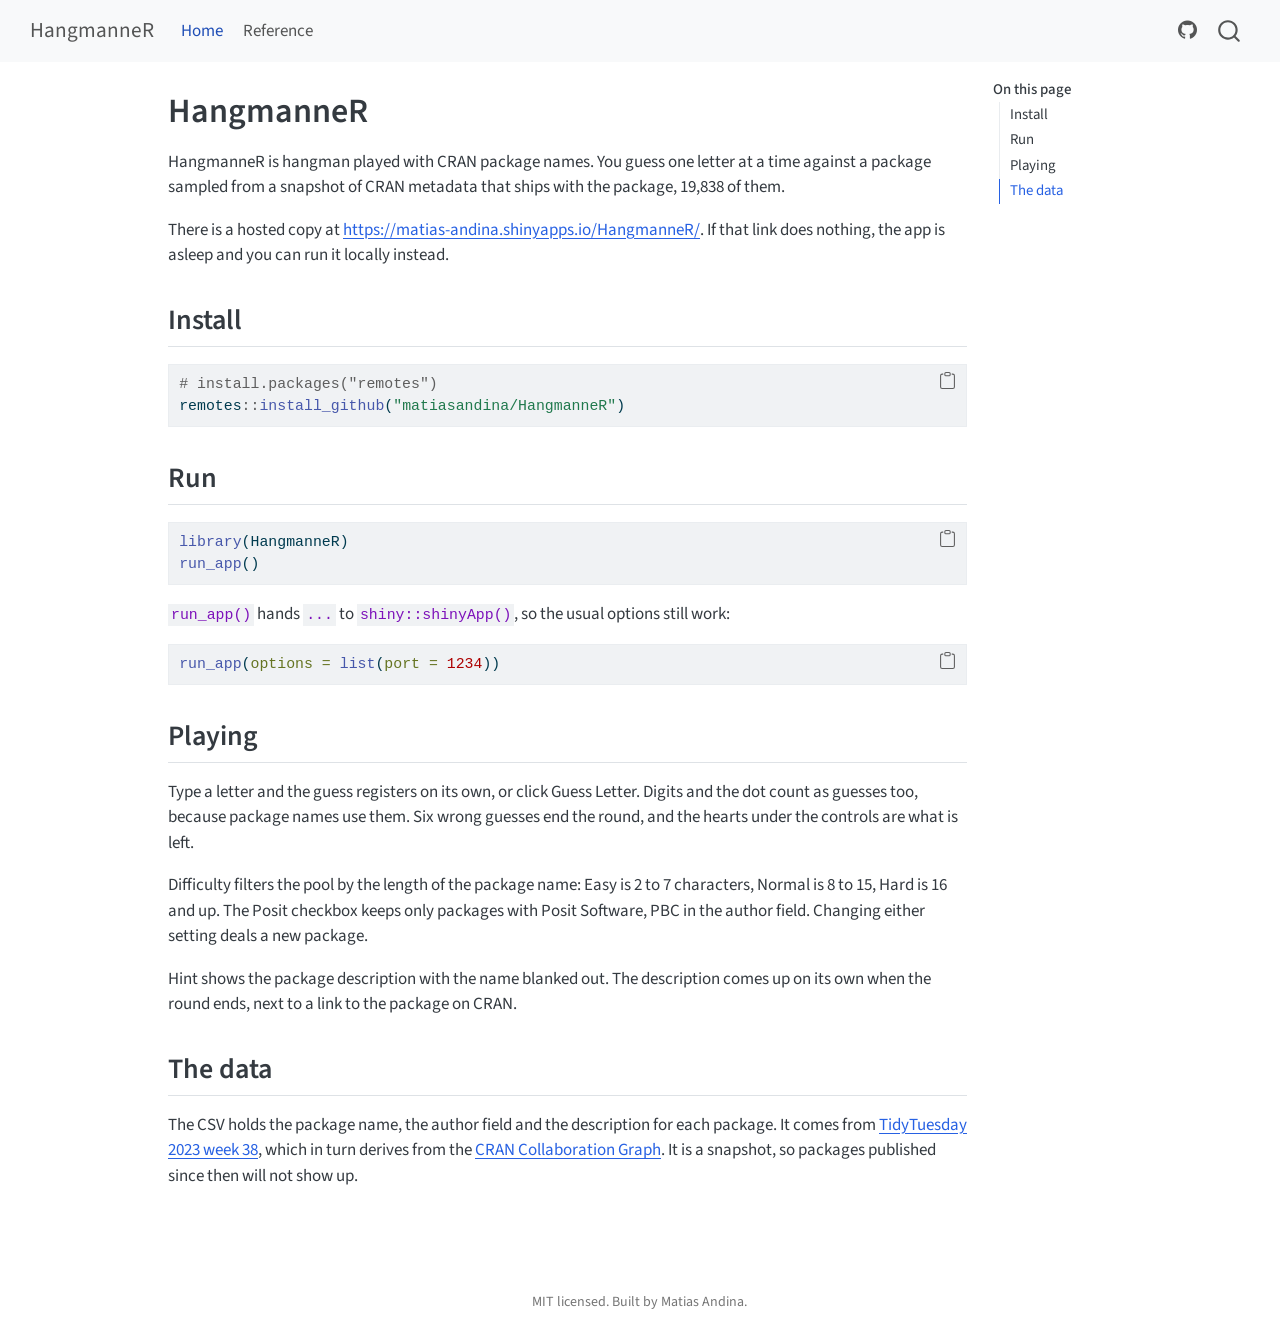
==== docs/index.html @ 93f61c8a "Add a Quarto site Two pages: what the game is and how to install and run it, plus a short reference " ====
<!DOCTYPE html>
<html xmlns="http://www.w3.org/1999/xhtml" lang="en" xml:lang="en"><head>

<meta charset="utf-8">
<meta name="generator" content="quarto-1.9.38">

<meta name="viewport" content="width=device-width, initial-scale=1.0, user-scalable=yes">


<title>HangmanneR</title>
<style>
/* Default styles provided by pandoc.
** See https://pandoc.org/MANUAL.html#variables-for-html for config info.
*/
code{white-space: pre-wrap;}
span.smallcaps{font-variant: small-caps;}
div.columns{display: flex; gap: min(4vw, 1.5em);}
div.column{flex: auto; overflow-x: auto;}
div.hanging-indent{margin-left: 1.5em; text-indent: -1.5em;}
ul.task-list{list-style: none;}
ul.task-list li input[type="checkbox"] {
  width: 0.8em;
  margin: 0 0.8em 0.2em -1em; /* quarto-specific, see https://github.com/quarto-dev/quarto-cli/issues/4556 */ 
  vertical-align: middle;
}
/* CSS for syntax highlighting */
html { -webkit-text-size-adjust: 100%; }
pre > code.sourceCode { white-space: pre; position: relative; }
pre > code.sourceCode > span { display: inline-block; line-height: 1.25; }
pre > code.sourceCode > span:empty { height: 1.2em; }
.sourceCode { overflow: visible; }
code.sourceCode > span { color: inherit; text-decoration: inherit; }
div.sourceCode { margin: 1em 0; }
pre.sourceCode { margin: 0; }
@media screen {
div.sourceCode { overflow: auto; }
}
@media print {
pre > code.sourceCode { white-space: pre-wrap; }
pre > code.sourceCode > span { text-indent: -5em; padding-left: 5em; }
}
pre.numberSource code
  { counter-reset: source-line 0; }
pre.numberSource code > span
  { position: relative; left: -4em; counter-increment: source-line; }
pre.numberSource code > span > a:first-child::before
  { content: counter(source-line);
    position: relative; left: -1em; text-align: right; vertical-align: baseline;
    border: none; display: inline-block;
    -webkit-touch-callout: none; -webkit-user-select: none;
    -khtml-user-select: none; -moz-user-select: none;
    -ms-user-select: none; user-select: none;
    padding: 0 4px; width: 4em;
  }
pre.numberSource { margin-left: 3em;  padding-left: 4px; }
div.sourceCode
  {   }
@media screen {
pre > code.sourceCode > span > a:first-child::before { text-decoration: underline; }
}
</style>


<script src="site_libs/quarto-nav/quarto-nav.js"></script>
<script src="site_libs/quarto-nav/headroom.min.js"></script>
<script src="site_libs/clipboard/clipboard.min.js"></script>
<script src="site_libs/quarto-search/autocomplete.umd.js"></script>
<script src="site_libs/quarto-search/fuse.min.js"></script>
<script src="site_libs/quarto-search/quarto-search.js"></script>
<meta name="quarto:offset" content="./">
<script src="site_libs/quarto-html/quarto.js" type="module"></script>
<script src="site_libs/quarto-html/tabsets/tabsets.js" type="module"></script>
<script src="site_libs/quarto-html/popper.min.js"></script>
<script src="site_libs/quarto-html/tippy.umd.min.js"></script>
<script src="site_libs/quarto-html/anchor.min.js"></script>
<link href="site_libs/quarto-html/tippy.css" rel="stylesheet">
<link href="site_libs/quarto-html/quarto-syntax-highlighting-15634bcf2e68342d4ad2dfa704d543f6.css" rel="stylesheet" id="quarto-text-highlighting-styles">
<script src="site_libs/bootstrap/bootstrap.min.js"></script>
<link href="site_libs/bootstrap/bootstrap-icons.css" rel="stylesheet">
<link href="site_libs/bootstrap/bootstrap-90cc6649145aa6faaf60a9f52fa89934.min.css" rel="stylesheet" append-hash="true" id="quarto-bootstrap" data-mode="light">
<script id="quarto-search-options" type="application/json">{
  "location": "navbar",
  "copy-button": false,
  "collapse-after": 3,
  "panel-placement": "end",
  "type": "overlay",
  "limit": 50,
  "keyboard-shortcut": [
    "f",
    "/",
    "s"
  ],
  "show-item-context": false,
  "language": {
    "search-no-results-text": "No results",
    "search-matching-documents-text": "matching documents",
    "search-copy-link-title": "Copy link to search",
    "search-hide-matches-text": "Hide additional matches",
    "search-more-match-text": "more match in this document",
    "search-more-matches-text": "more matches in this document",
    "search-clear-button-title": "Clear",
    "search-text-placeholder": "",
    "search-detached-cancel-button-title": "Cancel",
    "search-submit-button-title": "Submit",
    "search-label": "Search"
  }
}</script>


</head>

<body class="nav-fixed quarto-light">

<div id="quarto-search-results"></div>
  <header id="quarto-header" class="headroom fixed-top">
    <nav class="navbar navbar-expand-lg " data-bs-theme="dark">
      <div class="navbar-container container-fluid">
      <div class="navbar-brand-container mx-auto">
    <a class="navbar-brand" href="./index.html">
    <span class="navbar-title">HangmanneR</span>
    </a>
  </div>
            <div id="quarto-search" class="" title="Search"></div>
          <button class="navbar-toggler" type="button" data-bs-toggle="collapse" data-bs-target="#navbarCollapse" aria-controls="navbarCollapse" role="menu" aria-expanded="false" aria-label="Toggle navigation" onclick="if (window.quartoToggleHeadroom) { window.quartoToggleHeadroom(); }">
  <span class="navbar-toggler-icon"></span>
</button>
          <div class="collapse navbar-collapse" id="navbarCollapse">
            <ul class="navbar-nav navbar-nav-scroll me-auto">
  <li class="nav-item">
    <a class="nav-link active" href="./index.html" aria-current="page"> 
<span class="menu-text">Home</span></a>
  </li>  
  <li class="nav-item">
    <a class="nav-link" href="./reference.html"> 
<span class="menu-text">Reference</span></a>
  </li>  
</ul>
            <ul class="navbar-nav navbar-nav-scroll ms-auto">
  <li class="nav-item compact">
    <a class="nav-link" href="https://github.com/matiasandina/HangmanneR"> <i class="bi bi-github" role="img" aria-label="GitHub">
</i> 
<span class="menu-text"></span></a>
  </li>  
</ul>
          </div> <!-- /navcollapse -->
            <div class="quarto-navbar-tools">
</div>
      </div> <!-- /container-fluid -->
    </nav>
</header>
<!-- content -->
<div id="quarto-content" class="quarto-container page-columns page-rows-contents page-layout-article page-navbar">
<!-- sidebar -->
<!-- margin-sidebar -->
    <div id="quarto-margin-sidebar" class="sidebar margin-sidebar">
        <nav id="TOC" role="doc-toc" class="toc-active">
    <h2 id="toc-title">On this page</h2>
   
  <ul>
  <li><a href="#install" id="toc-install" class="nav-link active" data-scroll-target="#install">Install</a></li>
  <li><a href="#run" id="toc-run" class="nav-link" data-scroll-target="#run">Run</a></li>
  <li><a href="#playing" id="toc-playing" class="nav-link" data-scroll-target="#playing">Playing</a></li>
  <li><a href="#the-data" id="toc-the-data" class="nav-link" data-scroll-target="#the-data">The data</a></li>
  </ul>
</nav>
    </div>
<!-- main -->
<main class="content" id="quarto-document-content">

<header id="title-block-header" class="quarto-title-block default">
<div class="quarto-title">
<h1 class="title">HangmanneR</h1>
</div>



<div class="quarto-title-meta">

    
  
    
  </div>
  


</header>


<p>HangmanneR is hangman played with CRAN package names. You guess one letter at a time against a package sampled from a snapshot of CRAN metadata that ships with the package, 19,838 of them.</p>
<p>There is a hosted copy at <a href="https://matias-andina.shinyapps.io/HangmanneR/" class="uri">https://matias-andina.shinyapps.io/HangmanneR/</a>. If that link does nothing, the app is asleep and you can run it locally instead.</p>
<section id="install" class="level2">
<h2 class="anchored" data-anchor-id="install">Install</h2>
<div class="code-copy-outer-scaffold"><div class="sourceCode" id="cb1"><pre class="sourceCode r code-with-copy"><code class="sourceCode r"><span id="cb1-1"><a href="#cb1-1" aria-hidden="true" tabindex="-1"></a><span class="co"># install.packages("remotes")</span></span>
<span id="cb1-2"><a href="#cb1-2" aria-hidden="true" tabindex="-1"></a>remotes<span class="sc">::</span><span class="fu">install_github</span>(<span class="st">"matiasandina/HangmanneR"</span>)</span></code></pre></div><button title="Copy to Clipboard" class="code-copy-button"><i class="bi"></i></button></div>
</section>
<section id="run" class="level2">
<h2 class="anchored" data-anchor-id="run">Run</h2>
<div class="code-copy-outer-scaffold"><div class="sourceCode" id="cb2"><pre class="sourceCode r code-with-copy"><code class="sourceCode r"><span id="cb2-1"><a href="#cb2-1" aria-hidden="true" tabindex="-1"></a><span class="fu">library</span>(HangmanneR)</span>
<span id="cb2-2"><a href="#cb2-2" aria-hidden="true" tabindex="-1"></a><span class="fu">run_app</span>()</span></code></pre></div><button title="Copy to Clipboard" class="code-copy-button"><i class="bi"></i></button></div>
<p><code>run_app()</code> hands <code>...</code> to <code>shiny::shinyApp()</code>, so the usual options still work:</p>
<div class="code-copy-outer-scaffold"><div class="sourceCode" id="cb3"><pre class="sourceCode r code-with-copy"><code class="sourceCode r"><span id="cb3-1"><a href="#cb3-1" aria-hidden="true" tabindex="-1"></a><span class="fu">run_app</span>(<span class="at">options =</span> <span class="fu">list</span>(<span class="at">port =</span> <span class="dv">1234</span>))</span></code></pre></div><button title="Copy to Clipboard" class="code-copy-button"><i class="bi"></i></button></div>
</section>
<section id="playing" class="level2">
<h2 class="anchored" data-anchor-id="playing">Playing</h2>
<p>Type a letter and the guess registers on its own, or click Guess Letter. Digits and the dot count as guesses too, because package names use them. Six wrong guesses end the round, and the hearts under the controls are what is left.</p>
<p>Difficulty filters the pool by the length of the package name: Easy is 2 to 7 characters, Normal is 8 to 15, Hard is 16 and up. The Posit checkbox keeps only packages with Posit Software, PBC in the author field. Changing either setting deals a new package.</p>
<p>Hint shows the package description with the name blanked out. The description comes up on its own when the round ends, next to a link to the package on CRAN.</p>
</section>
<section id="the-data" class="level2">
<h2 class="anchored" data-anchor-id="the-data">The data</h2>
<p>The CSV holds the package name, the author field and the description for each package. It comes from <a href="https://github.com/rfordatascience/tidytuesday">TidyTuesday 2023 week 38</a>, which in turn derives from the <a href="https://github.com/schochastics/CRAN_collaboration">CRAN Collaboration Graph</a>. It is a snapshot, so packages published since then will not show up.</p>


</section>

</main> <!-- /main -->
<script id="quarto-html-after-body" type="application/javascript">
  window.document.addEventListener("DOMContentLoaded", function (event) {
    const icon = "";
    const anchorJS = new window.AnchorJS();
    anchorJS.options = {
      placement: 'right',
      icon: icon
    };
    anchorJS.add('.anchored');
    const isCodeAnnotation = (el) => {
      for (const clz of el.classList) {
        if (clz.startsWith('code-annotation-')) {                     
          return true;
        }
      }
      return false;
    }
    const onCopySuccess = function(e) {
      // button target
      const button = e.trigger;
      // don't keep focus
      button.blur();
      // flash "checked"
      button.classList.add('code-copy-button-checked');
      var currentTitle = button.getAttribute("title");
      button.setAttribute("title", "Copied!");
      let tooltip;
      if (window.bootstrap) {
        button.setAttribute("data-bs-toggle", "tooltip");
        button.setAttribute("data-bs-placement", "left");
        button.setAttribute("data-bs-title", "Copied!");
        tooltip = new bootstrap.Tooltip(button, 
          { trigger: "manual", 
            customClass: "code-copy-button-tooltip",
            offset: [0, -8]});
        tooltip.show();    
      }
      setTimeout(function() {
        if (tooltip) {
          tooltip.hide();
          button.removeAttribute("data-bs-title");
          button.removeAttribute("data-bs-toggle");
          button.removeAttribute("data-bs-placement");
        }
        button.setAttribute("title", currentTitle);
        button.classList.remove('code-copy-button-checked');
      }, 1000);
      // clear code selection
      e.clearSelection();
    }
    const getTextToCopy = function(trigger) {
      const outerScaffold = trigger.parentElement.cloneNode(true);
      const codeEl = outerScaffold.querySelector('code');
      for (const childEl of codeEl.children) {
        if (isCodeAnnotation(childEl)) {
          childEl.remove();
        }
      }
      return codeEl.innerText;
    }
    const clipboard = new window.ClipboardJS('.code-copy-button:not([data-in-quarto-modal])', {
      text: getTextToCopy
    });
    clipboard.on('success', onCopySuccess);
    if (window.document.getElementById('quarto-embedded-source-code-modal')) {
      const clipboardModal = new window.ClipboardJS('.code-copy-button[data-in-quarto-modal]', {
        text: getTextToCopy,
        container: window.document.getElementById('quarto-embedded-source-code-modal')
      });
      clipboardModal.on('success', onCopySuccess);
    }
      var localhostRegex = new RegExp(/^(?:http|https):\/\/localhost\:?[0-9]*\//);
      var mailtoRegex = new RegExp(/^mailto:/);
        var filterRegex = new RegExp('/' + window.location.host + '/');
      var isInternal = (href) => {
          return filterRegex.test(href) || localhostRegex.test(href) || mailtoRegex.test(href);
      }
      // Inspect non-navigation links and adorn them if external
     var links = window.document.querySelectorAll('a[href]:not(.nav-link):not(.navbar-brand):not(.toc-action):not(.sidebar-link):not(.sidebar-item-toggle):not(.pagination-link):not(.no-external):not([aria-hidden]):not(.dropdown-item):not(.quarto-navigation-tool):not(.about-link)');
      for (var i=0; i<links.length; i++) {
        const link = links[i];
        if (!isInternal(link.href)) {
          // undo the damage that might have been done by quarto-nav.js in the case of
          // links that we want to consider external
          if (link.dataset.originalHref !== undefined) {
            link.href = link.dataset.originalHref;
          }
        }
      }
    function tippyHover(el, contentFn, onTriggerFn, onUntriggerFn) {
      const config = {
        allowHTML: true,
        maxWidth: 500,
        delay: 100,
        arrow: false,
        appendTo: function(el) {
            return el.parentElement;
        },
        interactive: true,
        interactiveBorder: 10,
        theme: 'quarto',
        placement: 'bottom-start',
      };
      if (contentFn) {
        config.content = contentFn;
      }
      if (onTriggerFn) {
        config.onTrigger = onTriggerFn;
      }
      if (onUntriggerFn) {
        config.onUntrigger = onUntriggerFn;
      }
      window.tippy(el, config); 
    }
    const noterefs = window.document.querySelectorAll('a[role="doc-noteref"]');
    for (var i=0; i<noterefs.length; i++) {
      const ref = noterefs[i];
      tippyHover(ref, function() {
        // use id or data attribute instead here
        let href = ref.getAttribute('data-footnote-href') || ref.getAttribute('href');
        try { href = new URL(href).hash; } catch {}
        const id = href.replace(/^#\/?/, "");
        const note = window.document.getElementById(id);
        if (note) {
          return note.innerHTML;
        } else {
          return "";
        }
      });
    }
    const xrefs = window.document.querySelectorAll('a.quarto-xref');
    const processXRef = (id, note) => {
      // Strip column container classes
      const stripColumnClz = (el) => {
        el.classList.remove("page-full", "page-columns");
        if (el.children) {
          for (const child of el.children) {
            stripColumnClz(child);
          }
        }
      }
      stripColumnClz(note)
      if (id === null || id.startsWith('sec-')) {
        // Special case sections, only their first couple elements
        const container = document.createElement("div");
        if (note.children && note.children.length > 2) {
          container.appendChild(note.children[0].cloneNode(true));
          for (let i = 1; i < note.children.length; i++) {
            const child = note.children[i];
            if (child.tagName === "P" && child.innerText === "") {
              continue;
            } else {
              container.appendChild(child.cloneNode(true));
              break;
            }
          }
          if (window.Quarto?.typesetMath) {
            window.Quarto.typesetMath(container);
          }
          return container.innerHTML
        } else {
          if (window.Quarto?.typesetMath) {
            window.Quarto.typesetMath(note);
          }
          return note.innerHTML;
        }
      } else {
        // Remove any anchor links if they are present
        const anchorLink = note.querySelector('a.anchorjs-link');
        if (anchorLink) {
          anchorLink.remove();
        }
        if (window.Quarto?.typesetMath) {
          window.Quarto.typesetMath(note);
        }
        if (note.classList.contains("callout")) {
          return note.outerHTML;
        } else {
          return note.innerHTML;
        }
      }
    }
    for (var i=0; i<xrefs.length; i++) {
      const xref = xrefs[i];
      tippyHover(xref, undefined, function(instance) {
        instance.disable();
        let url = xref.getAttribute('href');
        let hash = undefined; 
        if (url.startsWith('#')) {
          hash = url;
        } else {
          try { hash = new URL(url).hash; } catch {}
        }
        if (hash) {
          const id = hash.replace(/^#\/?/, "");
          const note = window.document.getElementById(id);
          if (note !== null) {
            try {
              const html = processXRef(id, note.cloneNode(true));
              instance.setContent(html);
            } finally {
              instance.enable();
              instance.show();
            }
          } else {
            // See if we can fetch this
            fetch(url.split('#')[0])
            .then(res => res.text())
            .then(html => {
              const parser = new DOMParser();
              const htmlDoc = parser.parseFromString(html, "text/html");
              const note = htmlDoc.getElementById(id);
              if (note !== null) {
                const html = processXRef(id, note);
                instance.setContent(html);
              } 
            }).finally(() => {
              instance.enable();
              instance.show();
            });
          }
        } else {
          // See if we can fetch a full url (with no hash to target)
          // This is a special case and we should probably do some content thinning / targeting
          fetch(url)
          .then(res => res.text())
          .then(html => {
            const parser = new DOMParser();
            const htmlDoc = parser.parseFromString(html, "text/html");
            const note = htmlDoc.querySelector('main.content');
            if (note !== null) {
              // This should only happen for chapter cross references
              // (since there is no id in the URL)
              // remove the first header
              if (note.children.length > 0 && note.children[0].tagName === "HEADER") {
                note.children[0].remove();
              }
              const html = processXRef(null, note);
              instance.setContent(html);
            } 
          }).finally(() => {
            instance.enable();
            instance.show();
          });
        }
      }, function(instance) {
      });
    }
        let selectedAnnoteEl;
        const selectorForAnnotation = ( cell, annotation) => {
          let cellAttr = 'data-code-cell="' + cell + '"';
          let lineAttr = 'data-code-annotation="' +  annotation + '"';
          const selector = 'span[' + cellAttr + '][' + lineAttr + ']';
          return selector;
        }
        const selectCodeLines = (annoteEl) => {
          const doc = window.document;
          const targetCell = annoteEl.getAttribute("data-target-cell");
          const targetAnnotation = annoteEl.getAttribute("data-target-annotation");
          const annoteSpan = window.document.querySelector(selectorForAnnotation(targetCell, targetAnnotation));
          const lines = annoteSpan.getAttribute("data-code-lines").split(",");
          const lineIds = lines.map((line) => {
            return targetCell + "-" + line;
          })
          let top = null;
          let height = null;
          let parent = null;
          if (lineIds.length > 0) {
              //compute the position of the single el (top and bottom and make a div)
              const el = window.document.getElementById(lineIds[0]);
              top = el.offsetTop;
              height = el.offsetHeight;
              parent = el.parentElement.parentElement;
            if (lineIds.length > 1) {
              const lastEl = window.document.getElementById(lineIds[lineIds.length - 1]);
              const bottom = lastEl.offsetTop + lastEl.offsetHeight;
              height = bottom - top;
            }
            if (top !== null && height !== null && parent !== null) {
              // cook up a div (if necessary) and position it 
              let div = window.document.getElementById("code-annotation-line-highlight");
              if (div === null) {
                div = window.document.createElement("div");
                div.setAttribute("id", "code-annotation-line-highlight");
                div.style.position = 'absolute';
                parent.appendChild(div);
              }
              div.style.top = top - 2 + "px";
              div.style.height = height + 4 + "px";
              div.style.left = 0;
              let gutterDiv = window.document.getElementById("code-annotation-line-highlight-gutter");
              if (gutterDiv === null) {
                gutterDiv = window.document.createElement("div");
                gutterDiv.setAttribute("id", "code-annotation-line-highlight-gutter");
                gutterDiv.style.position = 'absolute';
                const codeCell = window.document.getElementById(targetCell);
                const gutter = codeCell.querySelector('.code-annotation-gutter');
                gutter.appendChild(gutterDiv);
              }
              gutterDiv.style.top = top - 2 + "px";
              gutterDiv.style.height = height + 4 + "px";
            }
            selectedAnnoteEl = annoteEl;
          }
        };
        const unselectCodeLines = () => {
          const elementsIds = ["code-annotation-line-highlight", "code-annotation-line-highlight-gutter"];
          elementsIds.forEach((elId) => {
            const div = window.document.getElementById(elId);
            if (div) {
              div.remove();
            }
          });
          selectedAnnoteEl = undefined;
        };
          // Handle positioning of the toggle
      window.addEventListener(
        "resize",
        throttle(() => {
          elRect = undefined;
          if (selectedAnnoteEl) {
            selectCodeLines(selectedAnnoteEl);
          }
        }, 10)
      );
      function throttle(fn, ms) {
      let throttle = false;
      let timer;
        return (...args) => {
          if(!throttle) { // first call gets through
              fn.apply(this, args);
              throttle = true;
          } else { // all the others get throttled
              if(timer) clearTimeout(timer); // cancel #2
              timer = setTimeout(() => {
                fn.apply(this, args);
                timer = throttle = false;
              }, ms);
          }
        };
      }
        // Attach click handler to the DT
        const annoteDls = window.document.querySelectorAll('dt[data-target-cell]');
        for (const annoteDlNode of annoteDls) {
          annoteDlNode.addEventListener('click', (event) => {
            const clickedEl = event.target;
            if (clickedEl !== selectedAnnoteEl) {
              unselectCodeLines();
              const activeEl = window.document.querySelector('dt[data-target-cell].code-annotation-active');
              if (activeEl) {
                activeEl.classList.remove('code-annotation-active');
              }
              selectCodeLines(clickedEl);
              clickedEl.classList.add('code-annotation-active');
            } else {
              // Unselect the line
              unselectCodeLines();
              clickedEl.classList.remove('code-annotation-active');
            }
          });
        }
    const findCites = (el) => {
      const parentEl = el.parentElement;
      if (parentEl) {
        const cites = parentEl.dataset.cites;
        if (cites) {
          return {
            el,
            cites: cites.split(' ')
          };
        } else {
          return findCites(el.parentElement)
        }
      } else {
        return undefined;
      }
    };
    var bibliorefs = window.document.querySelectorAll('a[role="doc-biblioref"]');
    for (var i=0; i<bibliorefs.length; i++) {
      const ref = bibliorefs[i];
      const citeInfo = findCites(ref);
      if (citeInfo) {
        tippyHover(citeInfo.el, function() {
          var popup = window.document.createElement('div');
          citeInfo.cites.forEach(function(cite) {
            var citeDiv = window.document.createElement('div');
            citeDiv.classList.add('hanging-indent');
            citeDiv.classList.add('csl-entry');
            var biblioDiv = window.document.getElementById('ref-' + cite);
            if (biblioDiv) {
              citeDiv.innerHTML = biblioDiv.innerHTML;
            }
            popup.appendChild(citeDiv);
          });
          return popup.innerHTML;
        });
      }
    }
  });
  </script>
</div> <!-- /content -->
<footer class="footer">
  <div class="nav-footer">
    <div class="nav-footer-left">
      &nbsp;
    </div>   
    <div class="nav-footer-center">
<p>MIT licensed. Built by Matias Andina.</p>
</div>
    <div class="nav-footer-right">
      &nbsp;
    </div>
  </div>
</footer>




</body></html>
---- docs/site_libs/quarto-html/tippy.css ----
.tippy-box[data-animation=fade][data-state=hidden]{opacity:0}[data-tippy-root]{max-width:calc(100vw - 10px)}.tippy-box{position:relative;background-color:#333;color:#fff;border-radius:4px;font-size:14px;line-height:1.4;white-space:normal;outline:0;transition-property:transform,visibility,opacity}.tippy-box[data-placement^=top]>.tippy-arrow{bottom:0}.tippy-box[data-placement^=top]>.tippy-arrow:before{bottom:-7px;left:0;border-width:8px 8px 0;border-top-color:initial;transform-origin:center top}.tippy-box[data-placement^=bottom]>.tippy-arrow{top:0}.tippy-box[data-placement^=bottom]>.tippy-arrow:before{top:-7px;left:0;border-width:0 8px 8px;border-bottom-color:initial;transform-origin:center bottom}.tippy-box[data-placement^=left]>.tippy-arrow{right:0}.tippy-box[data-placement^=left]>.tippy-arrow:before{border-width:8px 0 8px 8px;border-left-color:initial;right:-7px;transform-origin:center left}.tippy-box[data-placement^=right]>.tippy-arrow{left:0}.tippy-box[data-placement^=right]>.tippy-arrow:before{left:-7px;border-width:8px 8px 8px 0;border-right-color:initial;transform-origin:center right}.tippy-box[data-inertia][data-state=visible]{transition-timing-function:cubic-bezier(.54,1.5,.38,1.11)}.tippy-arrow{width:16px;height:16px;color:#333}.tippy-arrow:before{content:"";position:absolute;border-color:transparent;border-style:solid}.tippy-content{position:relative;padding:5px 9px;z-index:1}
---- docs/site_libs/quarto-html/quarto-syntax-highlighting-15634bcf2e68342d4ad2dfa704d543f6.css ----
/* quarto syntax highlight colors */
:root {
  --quarto-hl-ot-color: #003B4F;
  --quarto-hl-at-color: #657422;
  --quarto-hl-ss-color: #20794D;
  --quarto-hl-an-color: #5E5E5E;
  --quarto-hl-fu-color: #4758AB;
  --quarto-hl-st-color: #20794D;
  --quarto-hl-cf-color: #003B4F;
  --quarto-hl-op-color: #5E5E5E;
  --quarto-hl-er-color: #AD0000;
  --quarto-hl-bn-color: #AD0000;
  --quarto-hl-al-color: #AD0000;
  --quarto-hl-va-color: #111111;
  --quarto-hl-bu-color: inherit;
  --quarto-hl-ex-color: inherit;
  --quarto-hl-pp-color: #AD0000;
  --quarto-hl-in-color: #5E5E5E;
  --quarto-hl-vs-color: #20794D;
  --quarto-hl-wa-color: #5E5E5E;
  --quarto-hl-do-color: #5E5E5E;
  --quarto-hl-im-color: #00769E;
  --quarto-hl-ch-color: #20794D;
  --quarto-hl-dt-color: #AD0000;
  --quarto-hl-fl-color: #AD0000;
  --quarto-hl-co-color: #5E5E5E;
  --quarto-hl-cv-color: #5E5E5E;
  --quarto-hl-cn-color: #8f5902;
  --quarto-hl-sc-color: #5E5E5E;
  --quarto-hl-dv-color: #AD0000;
  --quarto-hl-kw-color: #003B4F;
}

/* other quarto variables */
:root {
  --quarto-font-monospace: SFMono-Regular, Menlo, Monaco, Consolas, "Liberation Mono", "Courier New", monospace;
}

/* syntax highlight based on Pandoc's rules */
pre > code.sourceCode > span {
  color: #003B4F;
}

code.sourceCode > span {
  color: #003B4F;
}

div.sourceCode,
div.sourceCode pre.sourceCode {
  color: #003B4F;
}

/* Normal */
code span {
  color: #003B4F;
}

/* Alert */
code span.al {
  color: #AD0000;
  font-style: inherit;
}

/* Annotation */
code span.an {
  color: #5E5E5E;
  font-style: inherit;
}

/* Attribute */
code span.at {
  color: #657422;
  font-style: inherit;
}

/* BaseN */
code span.bn {
  color: #AD0000;
  font-style: inherit;
}

/* BuiltIn */
code span.bu {
  font-style: inherit;
}

/* ControlFlow */
code span.cf {
  color: #003B4F;
  font-weight: bold;
  font-style: inherit;
}

/* Char */
code span.ch {
  color: #20794D;
  font-style: inherit;
}

/* Constant */
code span.cn {
  color: #8f5902;
  font-style: inherit;
}

/* Comment */
code span.co {
  color: #5E5E5E;
  font-style: inherit;
}

/* CommentVar */
code span.cv {
  color: #5E5E5E;
  font-style: italic;
}

/* Documentation */
code span.do {
  color: #5E5E5E;
  font-style: italic;
}

/* DataType */
code span.dt {
  color: #AD0000;
  font-style: inherit;
}

/* DecVal */
code span.dv {
  color: #AD0000;
  font-style: inherit;
}

/* Error */
code span.er {
  color: #AD0000;
  font-style: inherit;
}

/* Extension */
code span.ex {
  font-style: inherit;
}

/* Float */
code span.fl {
  color: #AD0000;
  font-style: inherit;
}

/* Function */
code span.fu {
  color: #4758AB;
  font-style: inherit;
}

/* Import */
code span.im {
  color: #00769E;
  font-style: inherit;
}

/* Information */
code span.in {
  color: #5E5E5E;
  font-style: inherit;
}

/* Keyword */
code span.kw {
  color: #003B4F;
  font-weight: bold;
  font-style: inherit;
}

/* Operator */
code span.op {
  color: #5E5E5E;
  font-style: inherit;
}

/* Other */
code span.ot {
  color: #003B4F;
  font-style: inherit;
}

/* Preprocessor */
code span.pp {
  color: #AD0000;
  font-style: inherit;
}

/* SpecialChar */
code span.sc {
  color: #5E5E5E;
  font-style: inherit;
}

/* SpecialString */
code span.ss {
  color: #20794D;
  font-style: inherit;
}

/* String */
code span.st {
  color: #20794D;
  font-style: inherit;
}

/* Variable */
code span.va {
  color: #111111;
  font-style: inherit;
}

/* VerbatimString */
code span.vs {
  color: #20794D;
  font-style: inherit;
}

/* Warning */
code span.wa {
  color: #5E5E5E;
  font-style: italic;
}

.prevent-inlining {
  content: "</";
}

/*# sourceMappingURL=f23921c56f73e400b49028c9186a1aa0.css.map */
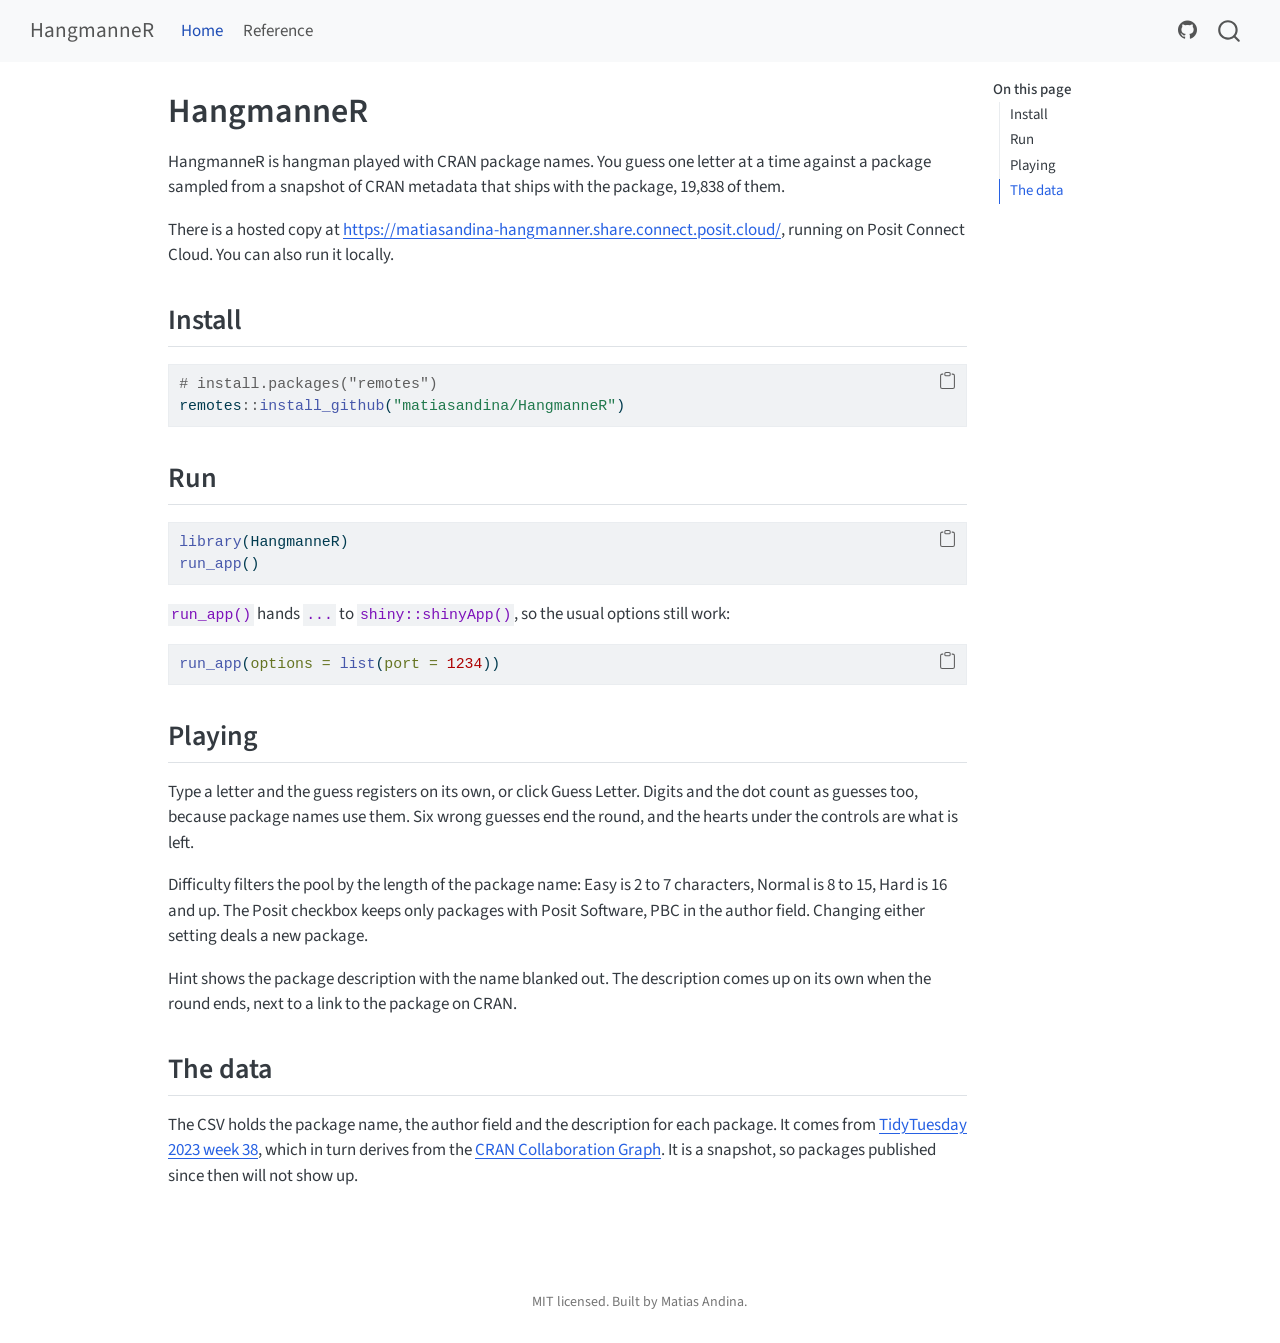
==== commit 3bf93721: "Point the README and site at the Connect Cloud deployment Adds the redeploy sequence to the README, " ====
--- a/docs/index.html
+++ b/docs/index.html
@@ -187,7 +187,7 @@
 
 
 <p>HangmanneR is hangman played with CRAN package names. You guess one letter at a time against a package sampled from a snapshot of CRAN metadata that ships with the package, 19,838 of them.</p>
-<p>There is a hosted copy at <a href="https://matias-andina.shinyapps.io/HangmanneR/" class="uri">https://matias-andina.shinyapps.io/HangmanneR/</a>. If that link does nothing, the app is asleep and you can run it locally instead.</p>
+<p>There is a hosted copy at <a href="https://matiasandina-hangmanner.share.connect.posit.cloud/" class="uri">https://matiasandina-hangmanner.share.connect.posit.cloud/</a>, running on Posit Connect Cloud. You can also run it locally.</p>
 <section id="install" class="level2">
 <h2 class="anchored" data-anchor-id="install">Install</h2>
 <div class="code-copy-outer-scaffold"><div class="sourceCode" id="cb1"><pre class="sourceCode r code-with-copy"><code class="sourceCode r"><span id="cb1-1"><a href="#cb1-1" aria-hidden="true" tabindex="-1"></a><span class="co"># install.packages("remotes")</span></span>
